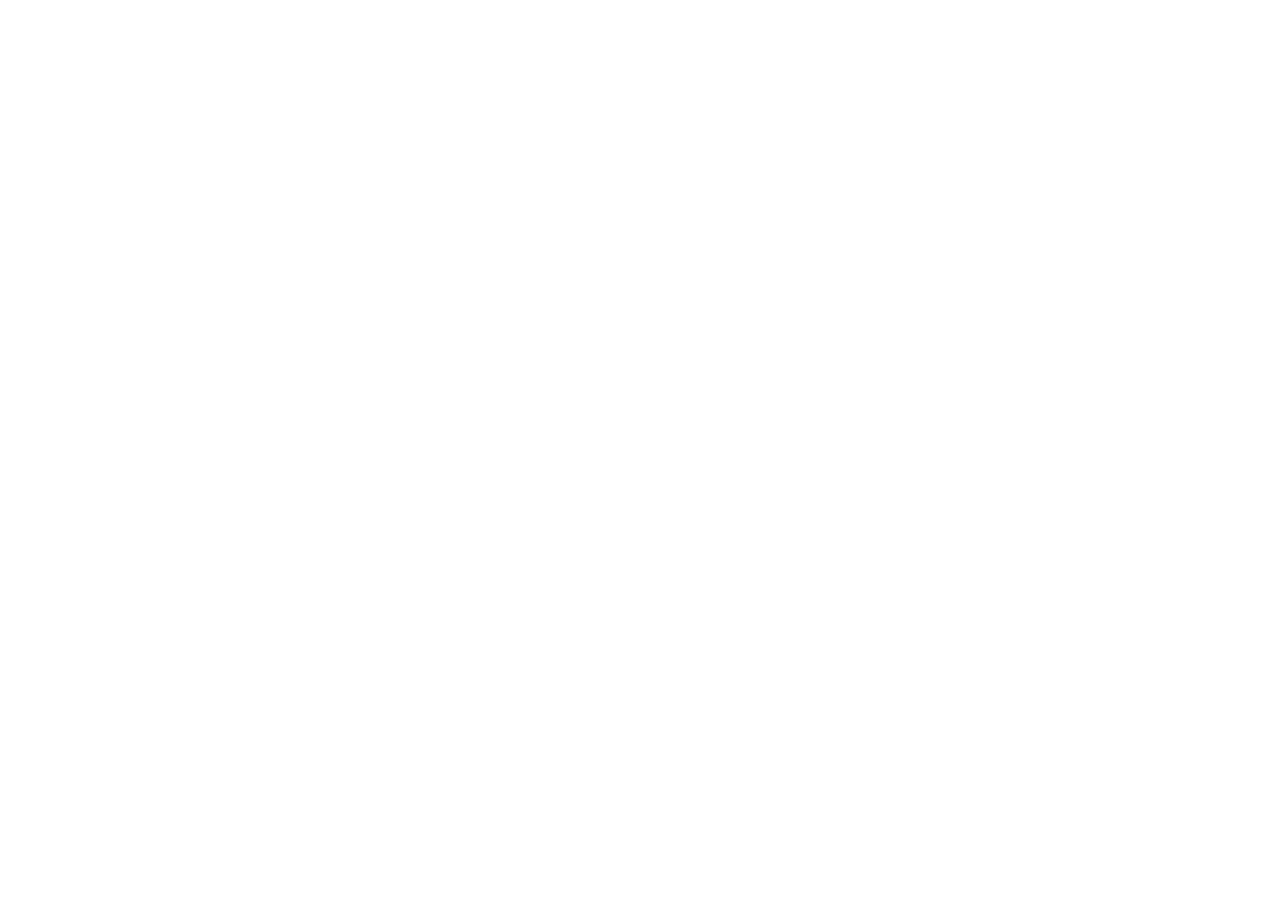
==== index.html @ e3101fd7 "first commit" ====
<!DOCTYPE html>
<html>
    <header>
        <meta name="viewport" content="width=device-width, initial-scale=1.0, userscalable=no">
        <meta charset="utf-8">
        <title>Kanteen</title>
        <link rel="stylesheet" type="text/css" href="css/style.css">
    </header>
    <body>
        
    </body>
</html>
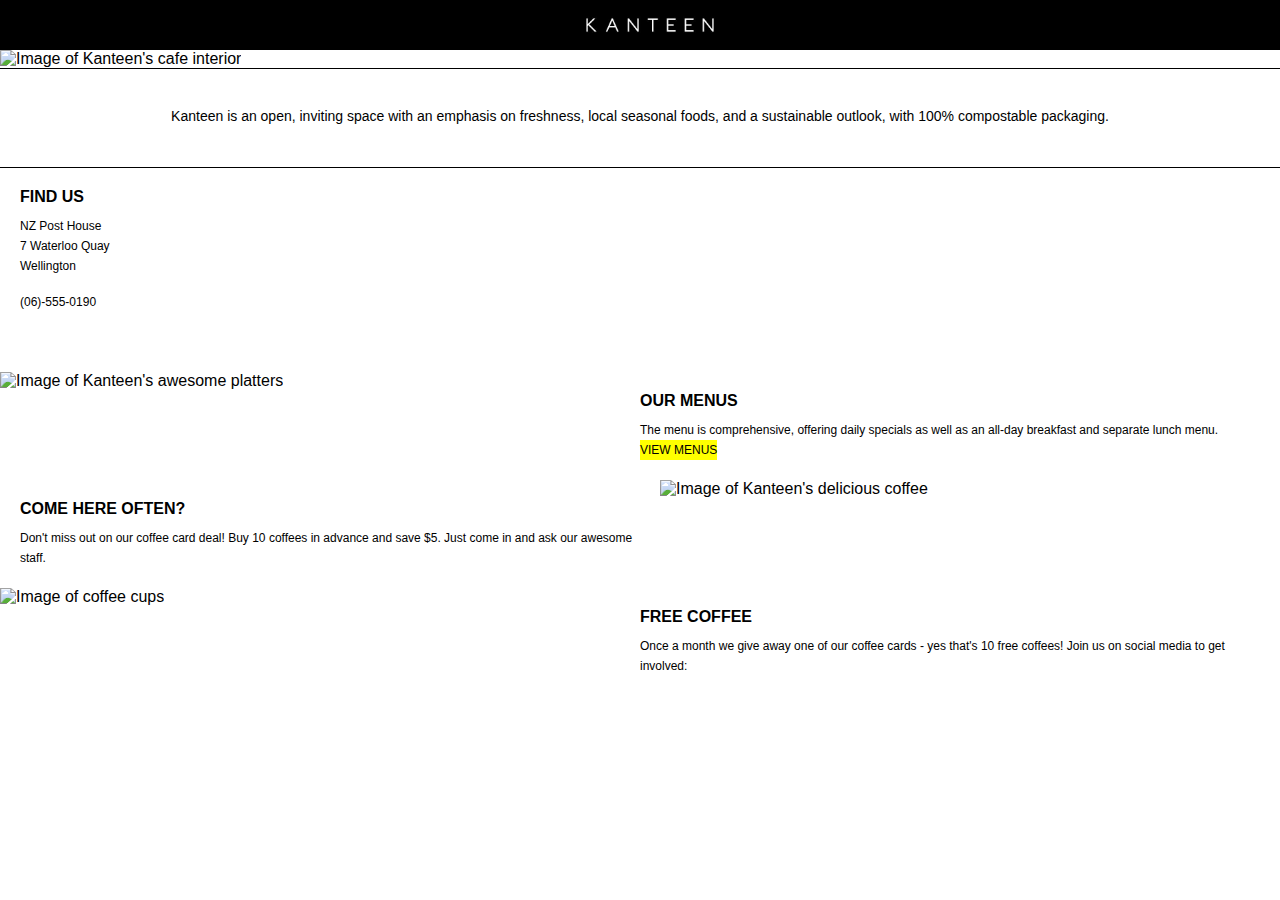
==== commit 24e5476c: "added sass and content" ====
--- a/index.html
+++ b/index.html
@@ -4,9 +4,63 @@
         <meta name="viewport" content="width=device-width, initial-scale=1.0, userscalable=no">
         <meta charset="utf-8">
         <title>Kanteen</title>
+        <link rel="stylesheet" href="https://use.fontawesome.com/releases/v5.0.8/css/solid.css" integrity="sha384-v2Tw72dyUXeU3y4aM2Y0tBJQkGfplr39mxZqlTBDUZAb9BGoC40+rdFCG0m10lXk" crossorigin="anonymous">
+<link rel="stylesheet" href="https://use.fontawesome.com/releases/v5.0.8/css/fontawesome.css" integrity="sha384-q3jl8XQu1OpdLgGFvNRnPdj5VIlCvgsDQTQB6owSOHWlAurxul7f+JpUOVdAiJ5P" crossorigin="anonymous">
         <link rel="stylesheet" type="text/css" href="css/style.css">
     </header>
     <body>
-        
+        <header>
+            <i class="fas fa-bars" id="hamburger"></i>
+            <img src="images/logo_kanteen.jpg" alt="Kanteen's logo">
+        </header>
+        <div class="banner-img">
+            <img src="images/" alt="Image of Kanteen's cafe interior">
+        </div>
+        <div class="intro-text">
+            <p>Kanteen is an open, inviting space with an emphasis on freshness, local seasonal foods, and a sustainable outlook, with 100% compostable packaging.</p>
+        </div>
+        <div class="main-content">
+            <div class="card card1">
+                <div class="card-text">
+                    <h4>FIND US</h4>
+                    <p>NZ Post House</p>
+                    <p>7 Waterloo Quay</p>
+                    <p>Wellington</p>
+                    <div class="phone-wrapper"><p><i class="fas fa-phone"></i> (06)-555-0190</p></div>
+                </div>
+                <div class="card-img">
+                    <iframe src="https://www.google.com/maps/embed?pb=!1m18!1m12!1m3!1d2998.281427384739!2d174.77719551601862!3d-41.28097914800145!2m3!1f0!2f0!3f0!3m2!1i1024!2i768!4f13.1!3m3!1m2!1s0x6d38ae2c99854aef%3A0x4bd323d74f733cb1!2sKanteen!5e0!3m2!1sen!2snz!4v1521507611272" frameborder="0" style="border:0" allowfullscreen></iframe>
+                </div>
+            </div>
+            <div class="card card2">
+                <div class="card-img">
+                    <img src="images/" alt="Image of Kanteen's awesome platters">
+                </div>
+                <div class="card-text">
+                    <h4>OUR MENUS</h4>
+                    <p>The menu is comprehensive, offering daily specials as well as an all-day breakfast and separate lunch menu.</p>
+                    <div class="button"><p>VIEW MENUS</p></div>
+                </div>
+            </div>
+            <div class="card card3">
+                <div class="card-text">
+                    <h4>COME HERE OFTEN?</h4>
+                    <p>Don't miss out on our coffee card deal! Buy 10 coffees in advance and save $5. Just come in and ask our awesome staff.</p>
+                </div>
+                <div class="card-img">
+                    <img src="images/" alt="Image of Kanteen's delicious coffee">
+                </div>
+            </div>
+            <div class="card card4">
+                <div class="card-img">
+                    <img src="images/" alt="Image of coffee cups">
+                </div>
+                <div class="card-text">
+                    <h4>FREE COFFEE</h4>
+                    <p>Once a month we give away one of our coffee cards - yes that's 10 free coffees! Join us on social media to get involved:</p>
+                    <div class="social-media"></div>
+                </div>
+            </div>
+        </div>
     </body>
 </html>--- a/css/style.css
+++ b/css/style.css
@@ -0,0 +1,51 @@
+* {
+  margin: 0;
+  padding: 0;
+  font-family: sans-serif, 'Arial'; }
+
+header {
+  background: #000;
+  display: flex;
+  width: 100%; }
+  header #hamburger {
+    color: #fff;
+    font-size: 36px;
+    margin: 8px 10px 0px 10px; }
+  header img {
+    margin: 0 auto;
+    height: 50px; }
+
+.intro-text {
+  background: #FFF;
+  border-bottom: 1px solid #000;
+  border-top: 1px solid #000;
+  padding: 36px 10px 40px 10px; }
+  .intro-text p {
+    font-size: 14px;
+    line-height: 22px;
+    text-align: center; }
+
+.card {
+  display: flex;
+  width: 100vw; }
+  .card .card-text {
+    margin: 20px;
+    width: 50%; }
+    .card .card-text h4 {
+      margin-bottom: 10px; }
+    .card .card-text p {
+      font-size: 12px;
+      line-height: 20px; }
+    .card .card-text .phone-wrapper {
+      margin-top: 16px; }
+  .card .card-img {
+    width: 50%; }
+
+.card1 iframe {
+  height: 200px; }
+
+.card2 .button {
+  display: inline-block;
+  background: yellow; }
+
+/*# sourceMappingURL=style.css.map */
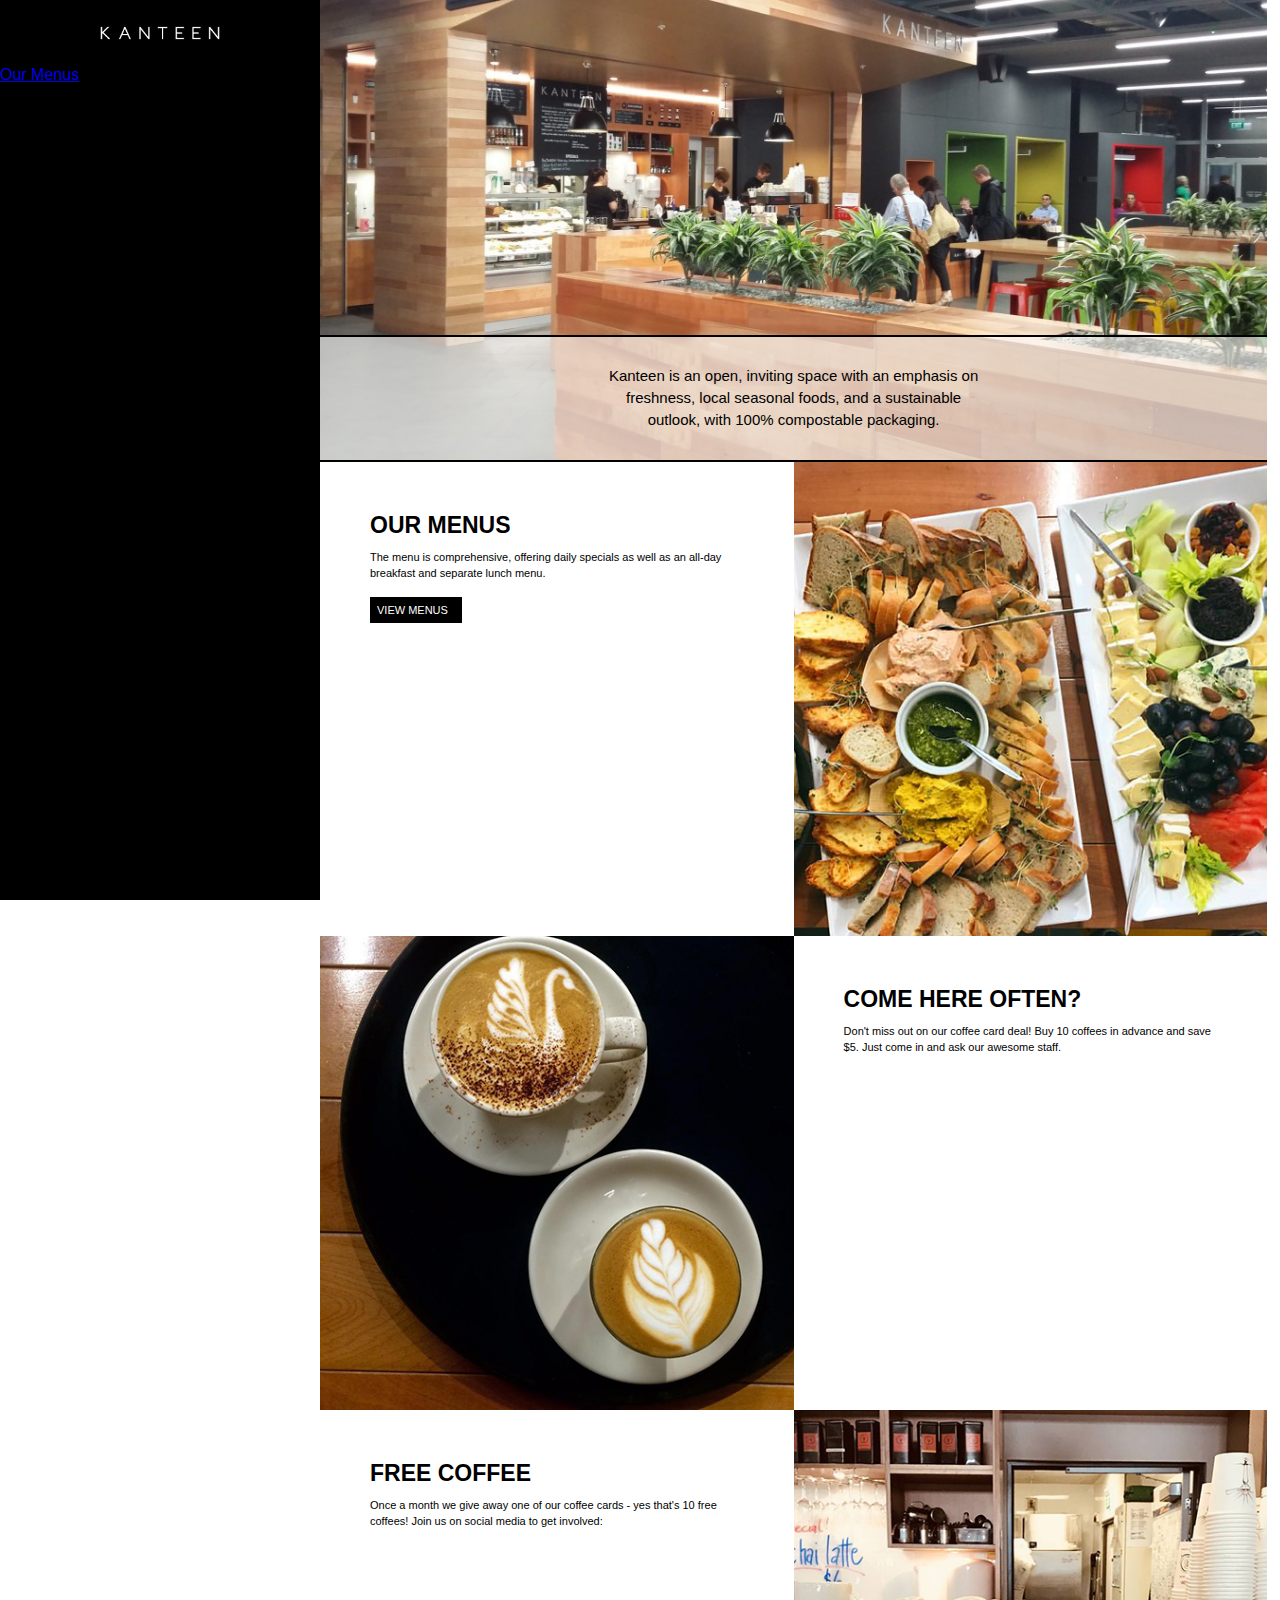
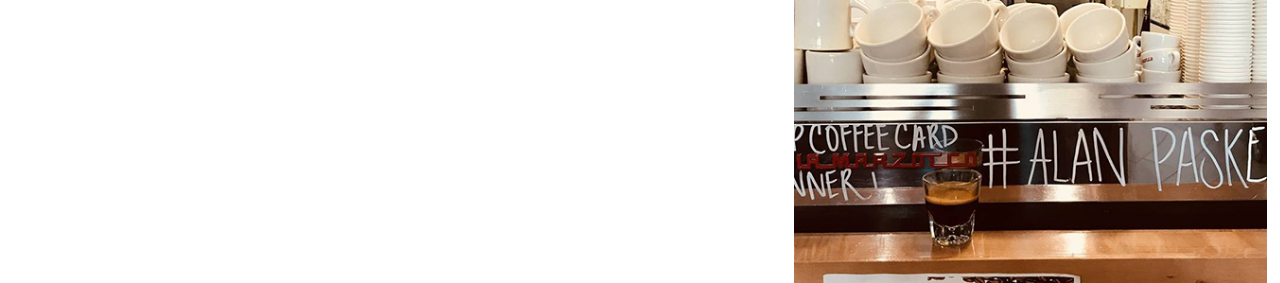
==== commit 8f34f047: "More content and files" ====
--- a/index.html
+++ b/index.html
@@ -1,11 +1,10 @@
 <!DOCTYPE html>
 <html>
     <header>
-        <meta name="viewport" content="width=device-width, initial-scale=1.0, userscalable=no">
+        <meta name="viewport" content="width=device-width, initial-scale=1.0, user-scalable=no">
         <meta charset="utf-8">
         <title>Kanteen</title>
-        <link rel="stylesheet" href="https://use.fontawesome.com/releases/v5.0.8/css/solid.css" integrity="sha384-v2Tw72dyUXeU3y4aM2Y0tBJQkGfplr39mxZqlTBDUZAb9BGoC40+rdFCG0m10lXk" crossorigin="anonymous">
-<link rel="stylesheet" href="https://use.fontawesome.com/releases/v5.0.8/css/fontawesome.css" integrity="sha384-q3jl8XQu1OpdLgGFvNRnPdj5VIlCvgsDQTQB6owSOHWlAurxul7f+JpUOVdAiJ5P" crossorigin="anonymous">
+        <link rel="stylesheet" href="https://use.fontawesome.com/releases/v5.0.8/css/all.css" integrity="sha384-3AB7yXWz4OeoZcPbieVW64vVXEwADiYyAEhwilzWsLw+9FgqpyjjStpPnpBO8o8S" crossorigin="anonymous">
         <link rel="stylesheet" type="text/css" href="css/style.css">
     </header>
     <body>
@@ -13,14 +12,21 @@
             <i class="fas fa-bars" id="hamburger"></i>
             <img src="images/logo_kanteen.jpg" alt="Kanteen's logo">
         </header>
+        <div class="side-nav">
+            <a href="index.html"><img src="images/logo_kanteen.jpg" alt="Kanteen's logo"></a>
+            <nav>
+                <a href="menuBreakfast.html">Our Menus</a>
+            </nav>
+        </div>
+        <div class="main-content">
         <div class="banner-img">
-            <img src="images/" alt="Image of Kanteen's cafe interior">
+            <img src="images/room1.jpg" alt="Image of Kanteen's cafe interior" id="imageMobile"><img src="images/room1Desktop.jpg" alt="Image of Kanteen's cafe interior" id="imageDesktop">
         </div>
         <div class="intro-text">
             <p>Kanteen is an open, inviting space with an emphasis on freshness, local seasonal foods, and a sustainable outlook, with 100% compostable packaging.</p>
         </div>
-        <div class="main-content">
             <div class="card card1">
+                <iframe src="https://www.google.com/maps/embed?pb=!1m18!1m12!1m3!1d2998.281427384739!2d174.77719551601862!3d-41.28097914800145!2m3!1f0!2f0!3f0!3m2!1i1024!2i768!4f13.1!3m3!1m2!1s0x6d38ae2c99854aef%3A0x4bd323d74f733cb1!2sKanteen!5e0!3m2!1sen!2snz!4v1521507611272" frameborder="0" style="border:0" allowfullscreen></iframe>
                 <div class="card-text">
                     <h4>FIND US</h4>
                     <p>NZ Post House</p>
@@ -28,37 +34,28 @@
                     <p>Wellington</p>
                     <div class="phone-wrapper"><p><i class="fas fa-phone"></i> (06)-555-0190</p></div>
                 </div>
-                <div class="card-img">
-                    <iframe src="https://www.google.com/maps/embed?pb=!1m18!1m12!1m3!1d2998.281427384739!2d174.77719551601862!3d-41.28097914800145!2m3!1f0!2f0!3f0!3m2!1i1024!2i768!4f13.1!3m3!1m2!1s0x6d38ae2c99854aef%3A0x4bd323d74f733cb1!2sKanteen!5e0!3m2!1sen!2snz!4v1521507611272" frameborder="0" style="border:0" allowfullscreen></iframe>
-                </div>
             </div>
             <div class="card card2">
-                <div class="card-img">
-                    <img src="images/" alt="Image of Kanteen's awesome platters">
-                </div>
+                <img src="images/plattersB.jpg" alt="Image of Kanteen's awesome platters">
                 <div class="card-text">
                     <h4>OUR MENUS</h4>
                     <p>The menu is comprehensive, offering daily specials as well as an all-day breakfast and separate lunch menu.</p>
-                    <div class="button"><p>VIEW MENUS</p></div>
+                    <div class="button"><p>VIEW MENUS</p><i class="fas fa-caret-right"></i></div>
                 </div>
             </div>
             <div class="card card3">
+                <img src="images/coffeesB.jpg" alt="Image of Kanteen's delicious coffee">
                 <div class="card-text">
                     <h4>COME HERE OFTEN?</h4>
                     <p>Don't miss out on our coffee card deal! Buy 10 coffees in advance and save $5. Just come in and ask our awesome staff.</p>
                 </div>
-                <div class="card-img">
-                    <img src="images/" alt="Image of Kanteen's delicious coffee">
-                </div>
             </div>
             <div class="card card4">
-                <div class="card-img">
-                    <img src="images/" alt="Image of coffee cups">
-                </div>
+                    <img src="images/coffeeCupsB.jpg" alt="Image of coffee cups">
                 <div class="card-text">
                     <h4>FREE COFFEE</h4>
                     <p>Once a month we give away one of our coffee cards - yes that's 10 free coffees! Join us on social media to get involved:</p>
-                    <div class="social-media"></div>
+                    <div class="social-media"><i class="fab fa-instagram"></i><i class="fab fa-facebook"></i></div>
                 </div>
             </div>
         </div>
--- a/css/style.css
+++ b/css/style.css
@@ -3,9 +3,13 @@
   padding: 0;
   font-family: sans-serif, 'Arial'; }
 
+.side-nav {
+  display: none; }
+
 header {
   background: #000;
   display: flex;
+  position: fixed;
   width: 100%; }
   header #hamburger {
     color: #fff;
@@ -17,35 +21,180 @@
 
 .intro-text {
   background: #FFF;
-  border-bottom: 1px solid #000;
-  border-top: 1px solid #000;
+  border-bottom: 2px solid #000;
+  border-top: 2px solid #000;
   padding: 36px 10px 40px 10px; }
   .intro-text p {
     font-size: 14px;
     line-height: 22px;
     text-align: center; }
 
+.banner-img #imageMobile {
+  display: block;
+  width: 100%; }
+.banner-img #imageDesktop {
+  display: none; }
+
 .card {
   display: flex;
   width: 100vw; }
+  .card img {
+    width: 50%;
+    align-self: flex-start; }
   .card .card-text {
-    margin: 20px;
-    width: 50%; }
+    padding: 20px;
+    width: 50vw;
+    min-height: 50vw;
+    box-sizing: border-box; }
     .card .card-text h4 {
       margin-bottom: 10px; }
     .card .card-text p {
-      font-size: 12px;
-      line-height: 20px; }
+      font-size: 11px;
+      line-height: 16px; }
     .card .card-text .phone-wrapper {
       margin-top: 16px; }
-  .card .card-img {
-    width: 50%; }
+    .card .card-text .social-media {
+      display: flex;
+      justify-content: space-around;
+      font-size: 30px;
+      margin-top: 16px; }
 
 .card1 iframe {
-  height: 200px; }
+  width: 50%;
+  order: 2; }
+.card1 .fa-phone {
+  transform: rotate(90deg);
+  -webkit-transform: rotate(90deg);
+  -ms-transform: rotate(90deg);
+  -moz-transform: rotate(90deg); }
 
 .card2 .button {
-  display: inline-block;
-  background: yellow; }
+  color: #FFF;
+  background: #000;
+  display: inline-flex;
+  align-items: center;
+  margin-top: 16px;
+  padding: 5px 7px; }
+.card2 .fa-caret-right {
+  font-size: 20px;
+  margin-left: 7px; }
+
+.card3 img {
+  order: 2; }
+
+@media only screen and (max-width: 370px) {
+  .card {
+    display: block; }
+    .card iframe {
+      height: 100vw;
+      width: 100vw; }
+    .card img {
+      width: 100vw; }
+    .card .card-text {
+      width: 100vw; }
+      .card .card-text p {
+        font-size: 12px; } }
+@media only screen and (min-width: 500px) {
+  .card .card-text {
+    padding: 5%; }
+    .card .card-text h4 {
+      font-size: 3vw;
+      margin-bottom: 5%; }
+    .card .card-text p {
+      font-size: 2vw;
+      line-height: 3vw; }
+    .card .card-text .social-media {
+      margin-top: 10%;
+      font-size: 6vw; }
+
+  .intro-text {
+    padding: 7% 10%; }
+    .intro-text p {
+      font-size: 3vw;
+      line-height: 4vw; } }
+@media only screen and (min-width: 768px) {
+  .card .card-text {
+    padding: 5%; }
+    .card .card-text h4 {
+      font-size: 23px;
+      margin-bottom: 15px; }
+    .card .card-text p {
+      font-size: 2vw;
+      line-height: 3.5vw; }
+    .card .card-text .social-media {
+      margin-top: 10%;
+      font-size: 6vw; }
+
+  .intro-text {
+    padding: 7% 10%; }
+    .intro-text p {
+      font-size: 22px;
+      line-height: 4vw; } }
+@media only screen and (min-width: 1280px) {
+  .side-nav {
+    background: #000;
+    display: block;
+    position: fixed;
+    top: 0;
+    left: 0;
+    height: 100vh;
+    width: 25vw; }
+    .side-nav img {
+      display: block;
+      margin: 10px auto;
+      width: 50%;
+      text-align: center; }
+
+  header {
+    display: none; }
+
+  .main-content {
+    position: absolute;
+    left: 25vw;
+    width: 74vw; }
+    .main-content .banner-img #imageMobile {
+      display: none; }
+    .main-content .banner-img #imageDesktop {
+      display: block;
+      width: 100%; }
+    .main-content .intro-text {
+      background: rgba(255, 255, 255, 0.6);
+      position: absolute;
+      top: 335px;
+      padding: 3% 30%; }
+      .main-content .intro-text p {
+        font-size: 15px;
+        line-height: 22px; }
+    .main-content .card {
+      display: flex;
+      width: 100%; }
+      .main-content .card img {
+        flex: 1; }
+      .main-content .card .card-text {
+        flex: 1;
+        min-height: auto;
+        padding: 50px;
+        box-sizing: border-box; }
+        .main-content .card .card-text h4 {
+          margin-bottom: 10px; }
+        .main-content .card .card-text p {
+          font-size: 11px;
+          line-height: 16px; }
+        .main-content .card .card-text .phone-wrapper {
+          margin-top: 16px; }
+        .main-content .card .card-text .social-media {
+          display: flex;
+          justify-content: space-around;
+          font-size: 30px;
+          margin-top: 16px; }
+    .main-content .card1 {
+      display: none; }
+    .main-content .card2 img {
+      order: 2; }
+    .main-content .card3 .card-text {
+      order: 2; }
+    .main-content .card4 img {
+      order: 2; } }
+/*END*/
 
 /*# sourceMappingURL=style.css.map */
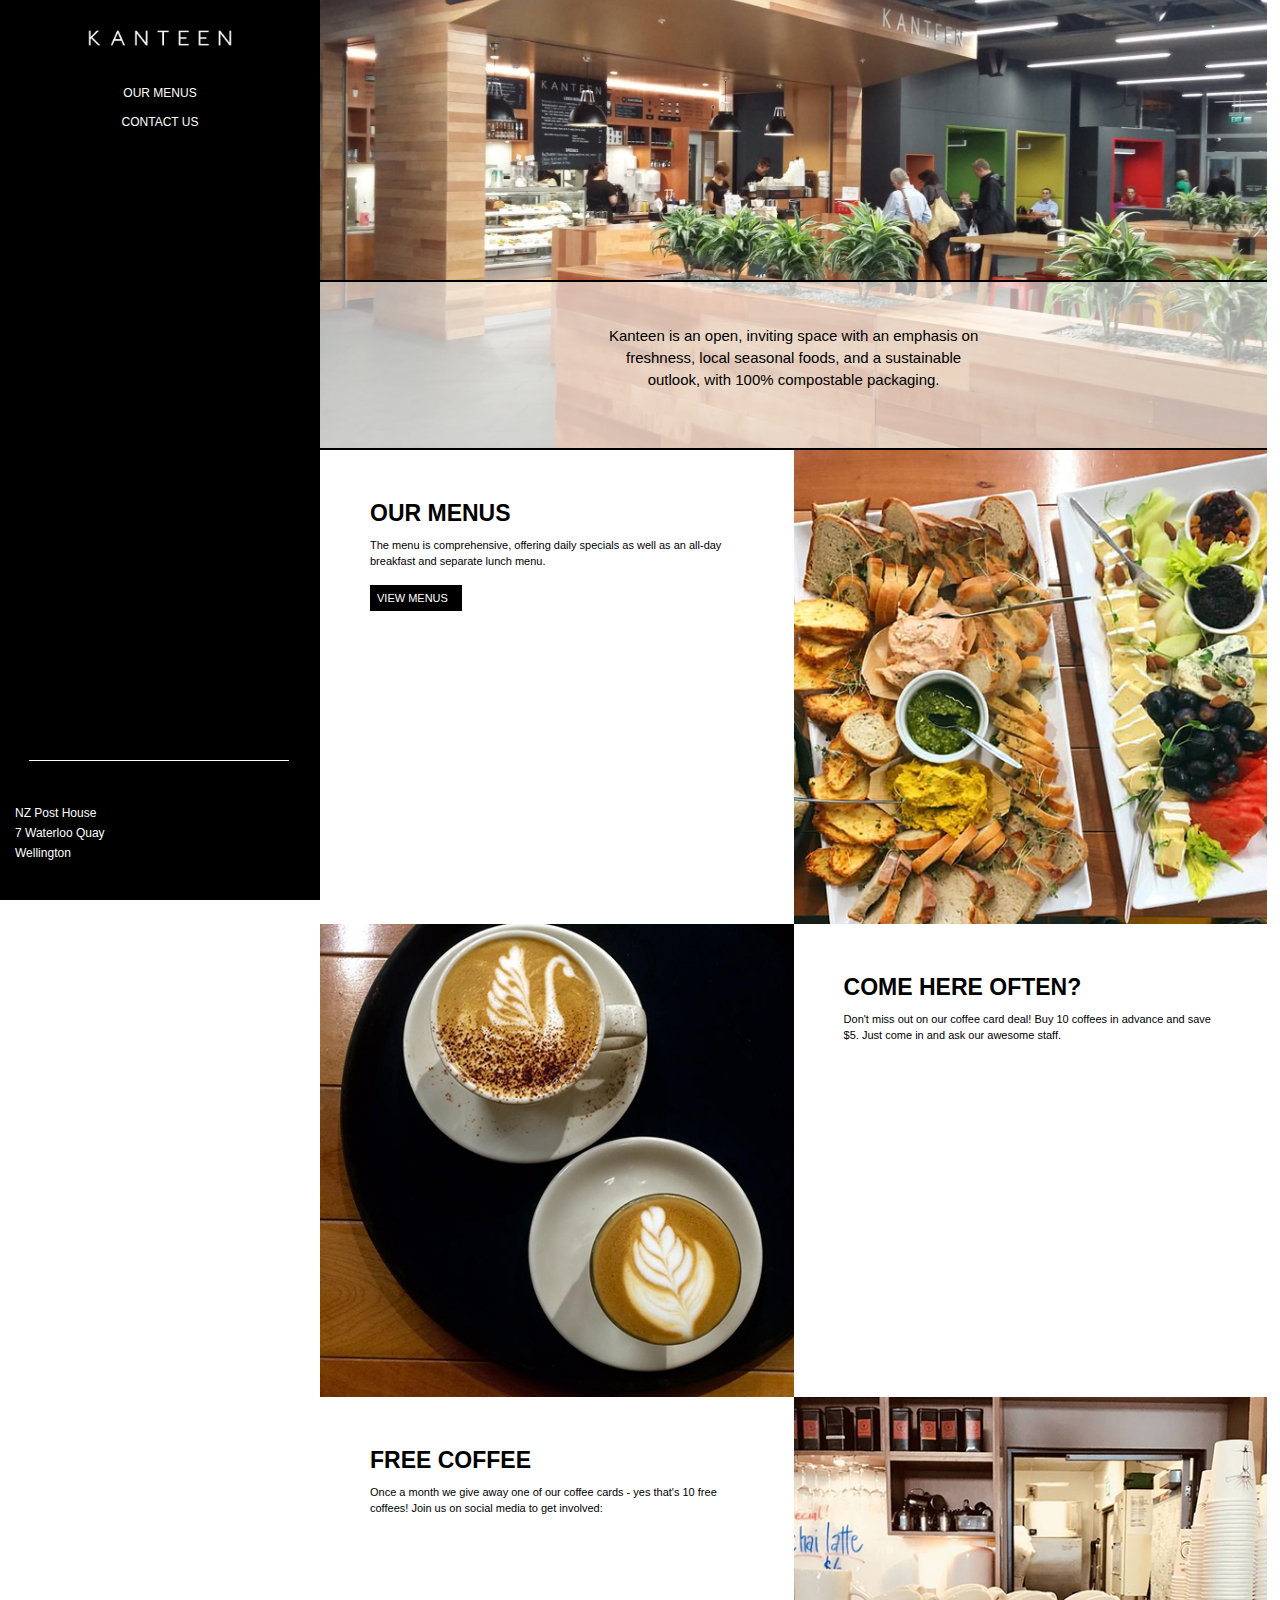
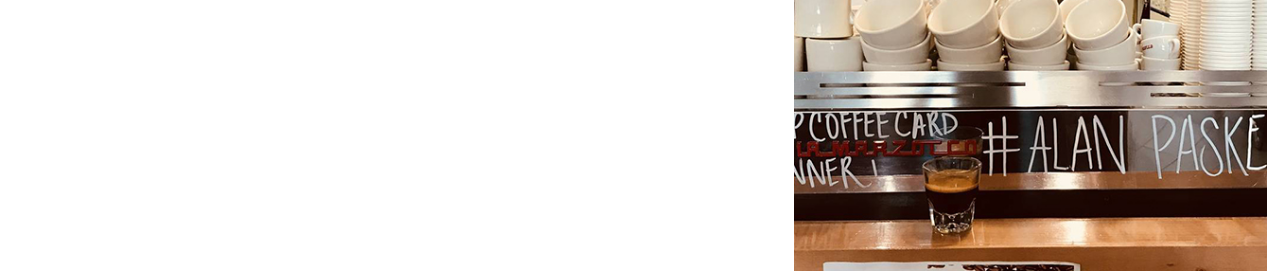
==== commit 7bc03487: "Menu page and js" ====
--- a/index.html
+++ b/index.html
@@ -9,14 +9,33 @@
     </header>
     <body>
         <header>
-            <i class="fas fa-bars" id="hamburger"></i>
+            <i class="fas fa-bars" id="hamburgerHeader"></i>
             <img src="images/logo_kanteen.jpg" alt="Kanteen's logo">
         </header>
         <div class="side-nav">
             <a href="index.html"><img src="images/logo_kanteen.jpg" alt="Kanteen's logo"></a>
+            <div class="nav-header">
+                <i class="fas fa-bars" id="hamburgerNav"></i>
+                <a href="index.html"><img src="images/logo_kanteen.jpg" alt="Kanteen's logo"></a>
+            </div>
             <nav>
                 <a href="menuBreakfast.html">Our Menus</a>
+                <a href="contact.html">Contact Us</a>
             </nav>
+            <div class="nav-contact">
+                <div class="nav-social-media"><i class="fab fa-instagram"></i><i class="fab fa-facebook"></i><i class="fas fa-envelope"></i></div>
+                <div class="line"></div>
+                <div class="nav-address">
+                    <div class="nav-p-wrapper">
+                        <p>NZ Post House</p>
+                        <p>7 Waterloo Quay</p>
+                        <p>Wellington</p>
+                    </div>
+                    <div class="nav-if-wrapper">
+                        <iframe src="https://www.google.com/maps/embed?pb=!1m18!1m12!1m3!1d2998.281427384739!2d174.77719551601862!3d-41.28097914800145!2m3!1f0!2f0!3f0!3m2!1i1024!2i768!4f13.1!3m3!1m2!1s0x6d38ae2c99854aef%3A0x4bd323d74f733cb1!2sKanteen!5e0!3m2!1sen!2snz!4v1521507611272" frameborder="0" style="border:0" allowfullscreen></iframe>
+                    </div>
+                </div>
+            </div>
         </div>
         <div class="main-content">
         <div class="banner-img">
@@ -59,5 +78,17 @@
                 </div>
             </div>
         </div>
+        <script src="https://ajax.googleapis.com/ajax/libs/jquery/3.3.1/jquery.min.js"></script>
+        <script src="js/script.js"></script>
     </body>
-</html>+</html>
+
+
+
+
+
+
+
+
+
+<!--END-->--- a/css/style.css
+++ b/css/style.css
@@ -4,17 +4,87 @@
   font-family: sans-serif, 'Arial'; }
 
 .side-nav {
-  display: none; }
+  background: #000;
+  color: #FFF;
+  display: none;
+  position: fixed;
+  top: 0;
+  left: 0;
+  overflow: hidden;
+  height: 100vh;
+  width: 0;
+  z-index: 10000; }
+  .side-nav img {
+    display: none; }
+  .side-nav .nav-header {
+    display: block;
+    width: 80vw; }
+    .side-nav .nav-header #hamburgerNav {
+      float: left;
+      position: fixed;
+      color: #fff;
+      font-size: 36px;
+      margin: 8px 10px 0 10px; }
+    .side-nav .nav-header img {
+      display: block;
+      height: 50px;
+      margin: auto; }
+  .side-nav nav {
+    margin: 20px auto;
+    font-size: 12px;
+    width: 80%;
+    text-align: center; }
+    .side-nav nav a {
+      color: #FFF;
+      display: block;
+      margin: 6% 0;
+      text-decoration: none;
+      text-transform: uppercase; }
+  .side-nav .nav-contact {
+    margin: 0 auto;
+    position: absolute;
+    left: 15px;
+    bottom: 15px;
+    width: 90%; }
+    .side-nav .nav-contact .nav-social-media {
+      display: flex;
+      justify-content: space-around;
+      align-items: baseline;
+      font-size: 28px;
+      margin: 20px auto;
+      width: 60%; }
+    .side-nav .nav-contact .line {
+      width: 90%;
+      border-bottom: 0.75px solid #FFF;
+      margin: auto; }
+    .side-nav .nav-contact .nav-address {
+      display: flex;
+      align-items: center;
+      justify-content: space-between;
+      margin-top: 20px; }
+      .side-nav .nav-contact .nav-address .nav-p-wrapper p {
+        font-size: 12px;
+        line-height: 20px; }
+      .side-nav .nav-contact .nav-address .nav-if-wrapper {
+        width: 50%; }
+        .side-nav .nav-contact .nav-address .nav-if-wrapper iframe {
+          max-width: 100%;
+          height: 140px; }
+
+.side-nav-width {
+  width: 80vw;
+  display: block; }
 
 header {
   background: #000;
   display: flex;
   position: fixed;
   width: 100%; }
-  header #hamburger {
+  header #hamburgerHeader {
     color: #fff;
     font-size: 36px;
-    margin: 8px 10px 0px 10px; }
+    margin: 8px 10px 0 10px;
+    position: fixed; }
   header img {
     margin: 0 auto;
     height: 50px; }
@@ -81,6 +151,47 @@
 
 .card3 img {
   order: 2; }
+
+.margin-buffer {
+  height: 50px; }
+
+.menu-tabs {
+  display: flex; }
+  .menu-tabs .tab {
+    background: #B3B3B3;
+    color: #9E9E9E;
+    display: inline-block;
+    text-align: center;
+    padding: 20px 0;
+    width: 35%; }
+    .menu-tabs .tab a {
+      color: #9E9E9E;
+      text-decoration: none; }
+  .menu-tabs .active-tab {
+    background: #FFF; }
+    .menu-tabs .active-tab a {
+      color: #000; }
+
+.top-note {
+  font-size: 12px;
+  margin: 40px auto;
+  text-align: center; }
+
+.menu-section {
+  margin: 0 auto 50px auto;
+  font-size: 14px;
+  width: 80%; }
+  .menu-section h4 {
+    text-align: center;
+    margin-bottom: 10px; }
+  .menu-section .column-wrapper {
+    display: flex;
+    justify-content: space-between;
+    align-items: flex-end; }
+    .menu-section .column-wrapper .column {
+      max-width: 70%; }
+      .menu-section .column-wrapper .column p {
+        line-height: 26px; }
 
 @media only screen and (max-width: 370px) {
   .card {
@@ -112,7 +223,13 @@
     .intro-text p {
       font-size: 3vw;
       line-height: 4vw; } }
-@media only screen and (min-width: 768px) {
+@media only screen and (min-width: 600px) {
+  .side-nav .nav-header {
+    width: 50vw; }
+
+  .side-nav-width {
+    width: 50vw; }
+
   .card .card-text {
     padding: 5%; }
     .card .card-text h4 {
@@ -130,20 +247,22 @@
     .intro-text p {
       font-size: 22px;
       line-height: 4vw; } }
-@media only screen and (min-width: 1280px) {
+@media only screen and (min-width: 850px) {
   .side-nav {
-    background: #000;
     display: block;
-    position: fixed;
-    top: 0;
-    left: 0;
-    height: 100vh;
     width: 25vw; }
     .side-nav img {
       display: block;
       margin: 10px auto;
-      width: 50%;
+      width: 60%;
       text-align: center; }
+    .side-nav .nav-header {
+      display: none; }
+    .side-nav .nav-address .nav-if-wrapper {
+      width: 50%; }
+      .side-nav .nav-address .nav-if-wrapper iframe {
+        max-width: 100%;
+        height: 100px !important; }
 
   header {
     display: none; }
@@ -156,12 +275,16 @@
       display: none; }
     .main-content .banner-img #imageDesktop {
       display: block;
-      width: 100%; }
+      width: 100%;
+      height: 450px;
+      object-fit: cover; }
     .main-content .intro-text {
       background: rgba(255, 255, 255, 0.6);
+      box-sizing: border-box;
       position: absolute;
-      top: 335px;
-      padding: 3% 30%; }
+      top: 280px;
+      padding: 4.5% 30%;
+      height: 170px; }
       .main-content .intro-text p {
         font-size: 15px;
         line-height: 22px; }
@@ -169,7 +292,8 @@
       display: flex;
       width: 100%; }
       .main-content .card img {
-        flex: 1; }
+        flex: 1;
+        min-width: 50%; }
       .main-content .card .card-text {
         flex: 1;
         min-height: auto;
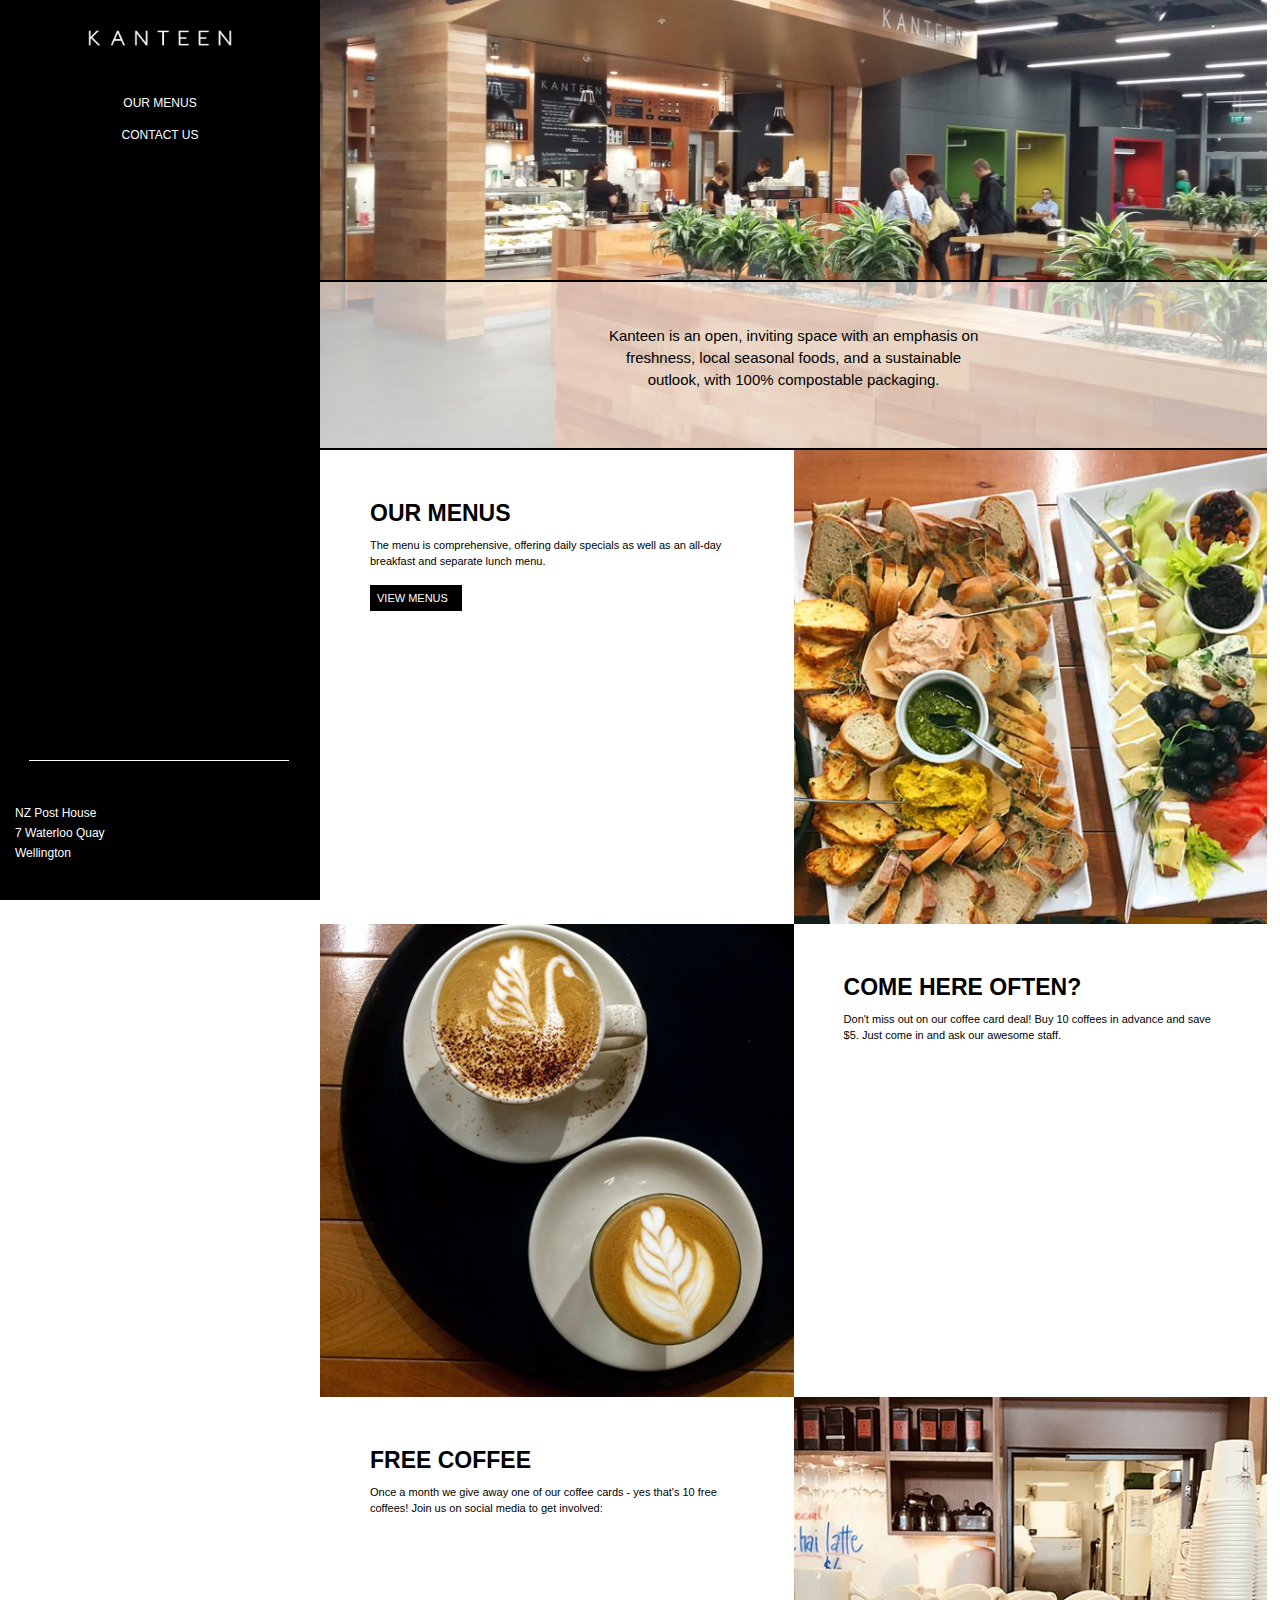
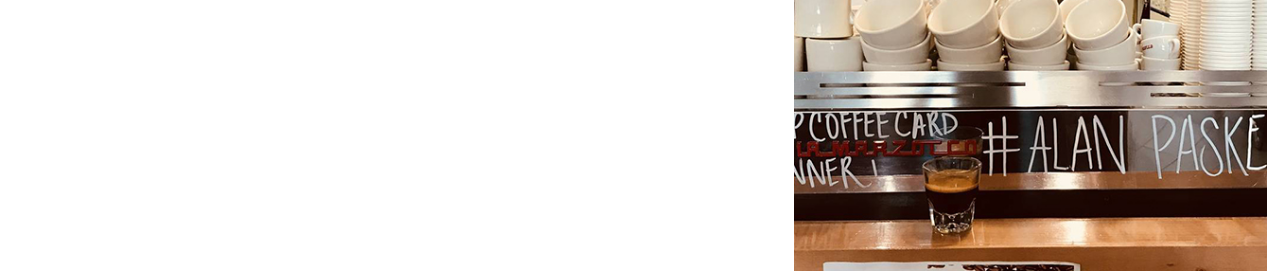
==== commit f32bdc5f: "first final git push before live" ====
--- a/index.html
+++ b/index.html
@@ -1,25 +1,27 @@
 <!DOCTYPE html>
 <html>
-    <header>
+    <head>
         <meta name="viewport" content="width=device-width, initial-scale=1.0, user-scalable=no">
         <meta charset="utf-8">
         <title>Kanteen</title>
         <link rel="stylesheet" href="https://use.fontawesome.com/releases/v5.0.8/css/all.css" integrity="sha384-3AB7yXWz4OeoZcPbieVW64vVXEwADiYyAEhwilzWsLw+9FgqpyjjStpPnpBO8o8S" crossorigin="anonymous">
         <link rel="stylesheet" type="text/css" href="css/style.css">
-    </header>
+    </head>
     <body>
         <header>
             <i class="fas fa-bars" id="hamburgerHeader"></i>
             <img src="images/logo_kanteen.jpg" alt="Kanteen's logo">
         </header>
+        
         <div class="side-nav">
             <a href="index.html"><img src="images/logo_kanteen.jpg" alt="Kanteen's logo"></a>
-            <div class="nav-header">
-                <i class="fas fa-bars" id="hamburgerNav"></i>
-                <a href="index.html"><img src="images/logo_kanteen.jpg" alt="Kanteen's logo"></a>
-            </div>
+<!--            <div class="nav-header">-->
+<!--                <i class="fas fa-bars" id="hamburgerNav"></i>-->
+<!--                <a href="index.html"><img src="images/logo_kanteen.jpg" alt="Kanteen's logo"></a>-->
+<!--            </div>-->
             <nav>
-                <a href="menuBreakfast.html">Our Menus</a>
+                <a href="index.html" class="nav-home">HOME PAGE</a>
+                <a href="menuDrinks.html">Our Menus</a>
                 <a href="contact.html">Contact Us</a>
             </nav>
             <div class="nav-contact">
@@ -37,6 +39,7 @@
                 </div>
             </div>
         </div>
+        
         <div class="main-content">
         <div class="banner-img">
             <img src="images/room1.jpg" alt="Image of Kanteen's cafe interior" id="imageMobile"><img src="images/room1Desktop.jpg" alt="Image of Kanteen's cafe interior" id="imageDesktop">
--- a/css/style.css
+++ b/css/style.css
@@ -6,38 +6,34 @@
 .side-nav {
   background: #000;
   color: #FFF;
-  display: none;
   position: fixed;
   top: 0;
   left: 0;
   overflow: hidden;
   height: 100vh;
   width: 0;
-  z-index: 10000; }
+  z-index: 10000;
+  transition: width 0.2s;
+  -webkit-transition: width 0.2s;
+  -mos-transition: width 0.2s;
+  -ms-transition: width 0.2s;
+  -o-transition: width 0.2s;
+  transition-timing-function: ease-out;
+  -webkit-transition-timing-function: ease-out;
+  -mos-transition-timing-function: ease-out;
+  -ms-transition-timing-function: ease-out;
+  -o-transition-timing-function: ease-out; }
   .side-nav img {
     display: none; }
-  .side-nav .nav-header {
-    display: block;
-    width: 80vw; }
-    .side-nav .nav-header #hamburgerNav {
-      float: left;
-      position: fixed;
-      color: #fff;
-      font-size: 36px;
-      margin: 8px 10px 0 10px; }
-    .side-nav .nav-header img {
-      display: block;
-      height: 50px;
-      margin: auto; }
   .side-nav nav {
-    margin: 20px auto;
+    margin: 100px auto;
     font-size: 12px;
     width: 80%;
     text-align: center; }
     .side-nav nav a {
       color: #FFF;
       display: block;
-      margin: 6% 0;
+      margin: 10% 0;
       text-decoration: none;
       text-transform: uppercase; }
   .side-nav .nav-contact {
@@ -72,14 +68,14 @@
           height: 140px; }
 
 .side-nav-width {
-  width: 80vw;
-  display: block; }
+  width: 80vw; }
 
 header {
   background: #000;
   display: flex;
   position: fixed;
-  width: 100%; }
+  width: 100%;
+  z-index: 1000000; }
   header #hamburgerHeader {
     color: #fff;
     font-size: 36px;
@@ -132,7 +128,8 @@
 .card1 iframe {
   width: 50%;
   order: 2; }
-.card1 .fa-phone {
+
+.fa-phone {
   transform: rotate(90deg);
   -webkit-transform: rotate(90deg);
   -ms-transform: rotate(90deg);
@@ -173,12 +170,31 @@
       color: #000; }
 
 .top-note {
+  color: #4D4D4D;
   font-size: 12px;
   margin: 40px auto;
   text-align: center; }
 
+.diet-key {
+  margin-top: -15px;
+  font-size: 10px;
+  word-spacing: 10px; }
+
+.diet-option {
+  color: #fa0c00;
+  border: 1px solid #fa0c00;
+  border-radius: 10px;
+  font-size: 9px;
+  font-weight: 600;
+  margin-right: 4px;
+  padding: 3px;
+  text-align: center; }
+
+.veg {
+  padding: 3px 5px; }
+
 .menu-section {
-  margin: 0 auto 50px auto;
+  margin: 0 auto 40px auto;
   font-size: 14px;
   width: 80%; }
   .menu-section h4 {
@@ -187,11 +203,52 @@
   .menu-section .column-wrapper {
     display: flex;
     justify-content: space-between;
-    align-items: flex-end; }
+    align-items: flex-end;
+    margin-bottom: 20px; }
     .menu-section .column-wrapper .column {
       max-width: 70%; }
       .menu-section .column-wrapper .column p {
         line-height: 26px; }
+
+.contact-content {
+  margin: 0 auto 20px auto;
+  width: 80%; }
+  .contact-content .contact-title {
+    font-size: 18px;
+    margin: 40px 0 20px 0; }
+  .contact-content .section-heading {
+    font-size: 14px;
+    margin-bottom: 12px; }
+  .contact-content .contact-section {
+    margin-bottom: 30px; }
+    .contact-content .contact-section p {
+      font-size: 12px;
+      margin-bottom: 10px; }
+    .contact-content .contact-section .fab {
+      font-size: 22px;
+      margin: 0 7px; }
+  .contact-content .image-wrapper {
+    display: flex;
+    justify-content: space-between;
+    margin-bottom: 20px; }
+    .contact-content .image-wrapper img {
+      align-self: flex-start;
+      width: 45%; }
+    .contact-content .image-wrapper img.extra {
+      display: none; }
+  .contact-content .address-wrapper {
+    display: flex;
+    padding-top: 20px;
+    border-top: 1px solid #000; }
+    .contact-content .address-wrapper .p-wrapper {
+      width: 50%; }
+      .contact-content .address-wrapper .p-wrapper p {
+        font-size: 12px;
+        margin-bottom: 7px; }
+    .contact-content .address-wrapper .if-wrapper {
+      width: 50%; }
+      .contact-content .address-wrapper .if-wrapper iframe {
+        width: 100%; }
 
 @media only screen and (max-width: 370px) {
   .card {
@@ -206,6 +263,9 @@
       .card .card-text p {
         font-size: 12px; } }
 @media only screen and (min-width: 500px) {
+  .side-nav nav a {
+    margin: 7%; }
+
   .card .card-text {
     padding: 5%; }
     .card .card-text h4 {
@@ -224,9 +284,6 @@
       font-size: 3vw;
       line-height: 4vw; } }
 @media only screen and (min-width: 600px) {
-  .side-nav .nav-header {
-    width: 50vw; }
-
   .side-nav-width {
     width: 50vw; }
 
@@ -256,8 +313,10 @@
       margin: 10px auto;
       width: 60%;
       text-align: center; }
-    .side-nav .nav-header {
-      display: none; }
+    .side-nav nav {
+      margin: 30px auto; }
+      .side-nav nav .nav-home {
+        display: none; }
     .side-nav .nav-address .nav-if-wrapper {
       width: 50%; }
       .side-nav .nav-address .nav-if-wrapper iframe {
@@ -318,7 +377,13 @@
     .main-content .card3 .card-text {
       order: 2; }
     .main-content .card4 img {
-      order: 2; } }
+      order: 2; }
+    .main-content .margin-buffer {
+      display: none; }
+    .main-content .contact-content .image-wrapper img {
+      width: 30%; }
+    .main-content .contact-content .image-wrapper img.extra {
+      display: block; } }
 /*END*/
 
 /*# sourceMappingURL=style.css.map */
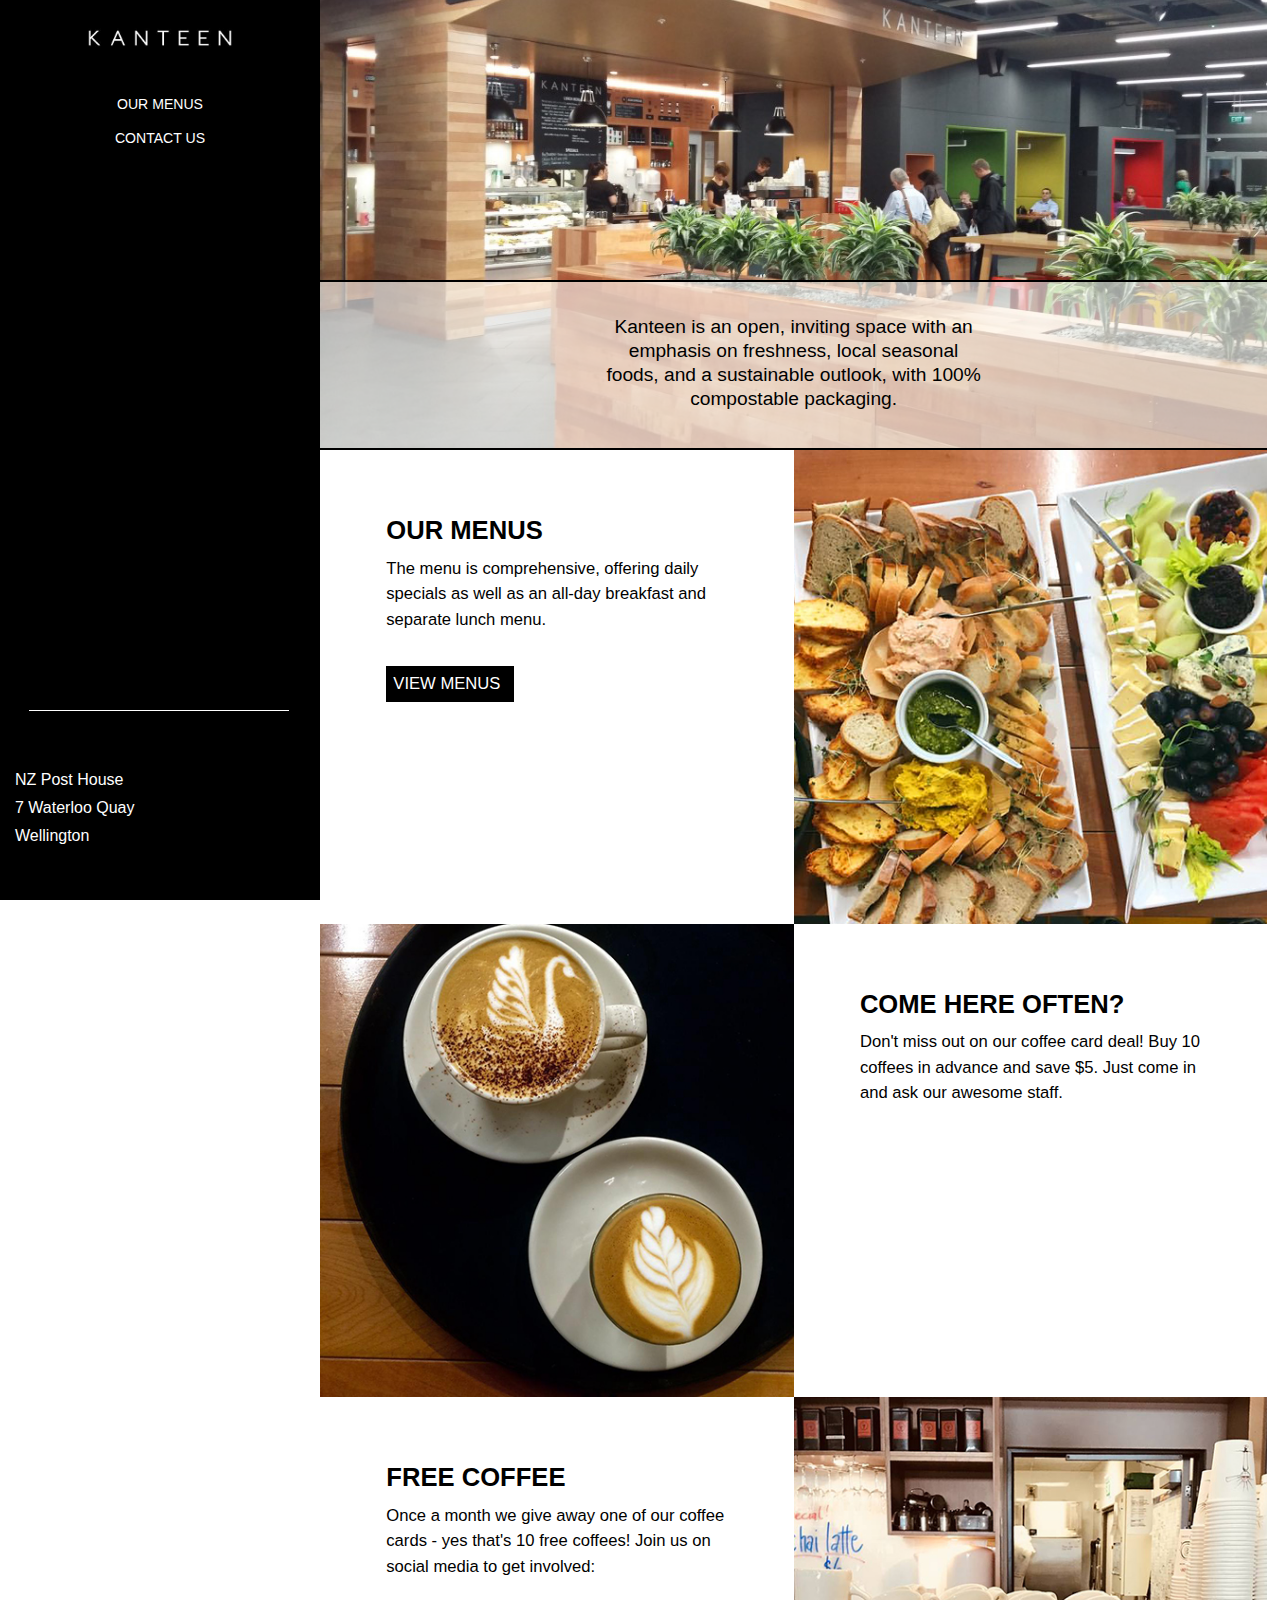
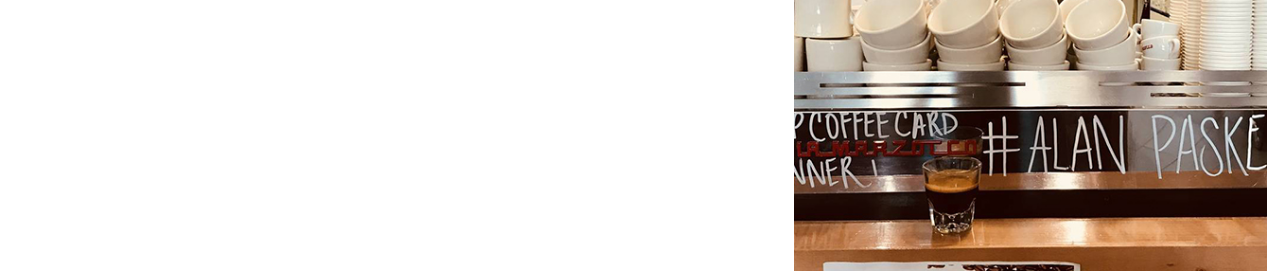
==== commit e3fd330f: "fixed errors, cried a lil bit, 2nd live commit" ====
--- a/index.html
+++ b/index.html
@@ -15,10 +15,6 @@
         
         <div class="side-nav">
             <a href="index.html"><img src="images/logo_kanteen.jpg" alt="Kanteen's logo"></a>
-<!--            <div class="nav-header">-->
-<!--                <i class="fas fa-bars" id="hamburgerNav"></i>-->
-<!--                <a href="index.html"><img src="images/logo_kanteen.jpg" alt="Kanteen's logo"></a>-->
-<!--            </div>-->
             <nav>
                 <a href="index.html" class="nav-home">HOME PAGE</a>
                 <a href="menuDrinks.html">Our Menus</a>
@@ -61,7 +57,7 @@
                 <img src="images/plattersB.jpg" alt="Image of Kanteen's awesome platters">
                 <div class="card-text">
                     <h4>OUR MENUS</h4>
-                    <p>The menu is comprehensive, offering daily specials as well as an all-day breakfast and separate lunch menu.</p>
+                    <p class="p-margin">The menu is comprehensive, offering daily specials as well as an all-day breakfast and separate lunch menu.</p>
                     <div class="button"><p>VIEW MENUS</p><i class="fas fa-caret-right"></i></div>
                 </div>
             </div>
@@ -76,7 +72,7 @@
                     <img src="images/coffeeCupsB.jpg" alt="Image of coffee cups">
                 <div class="card-text">
                     <h4>FREE COFFEE</h4>
-                    <p>Once a month we give away one of our coffee cards - yes that's 10 free coffees! Join us on social media to get involved:</p>
+                    <p class="p-margin">Once a month we give away one of our coffee cards - yes that's 10 free coffees! Join us on social media to get involved:</p>
                     <div class="social-media"><i class="fab fa-instagram"></i><i class="fab fa-facebook"></i></div>
                 </div>
             </div>
--- a/css/style.css
+++ b/css/style.css
@@ -269,8 +269,7 @@
   .card .card-text {
     padding: 5%; }
     .card .card-text h4 {
-      font-size: 3vw;
-      margin-bottom: 5%; }
+      font-size: 3vw; }
     .card .card-text p {
       font-size: 2vw;
       line-height: 3vw; }
@@ -314,14 +313,26 @@
       width: 60%;
       text-align: center; }
     .side-nav nav {
+      font-size: 1.1vw;
       margin: 30px auto; }
       .side-nav nav .nav-home {
         display: none; }
-    .side-nav .nav-address .nav-if-wrapper {
-      width: 50%; }
-      .side-nav .nav-address .nav-if-wrapper iframe {
-        max-width: 100%;
-        height: 100px !important; }
+    .side-nav .nav-contact {
+      margin: 0 auto;
+      position: absolute;
+      left: 15px;
+      bottom: 15px;
+      width: 90%; }
+      .side-nav .nav-contact .nav-social-media {
+        font-size: 200%; }
+      .side-nav .nav-contact .nav-address .nav-p-wrapper p {
+        font-size: 16px;
+        line-height: 28px; }
+      .side-nav .nav-contact .nav-address .nav-if-wrapper {
+        width: 50%; }
+        .side-nav .nav-contact .nav-address .nav-if-wrapper iframe {
+          max-width: 100%;
+          height: 150px !important; }
 
   header {
     display: none; }
@@ -342,11 +353,11 @@
       box-sizing: border-box;
       position: absolute;
       top: 280px;
-      padding: 4.5% 30%;
+      padding: 3.5% 30%;
       height: 170px; }
       .main-content .intro-text p {
-        font-size: 15px;
-        line-height: 22px; }
+        font-size: 120%;
+        line-height: 24px; }
     .main-content .card {
       display: flex;
       width: 100%; }
@@ -356,19 +367,24 @@
       .main-content .card .card-text {
         flex: 1;
         min-height: auto;
-        padding: 50px;
+        padding: 7%;
         box-sizing: border-box; }
         .main-content .card .card-text h4 {
-          margin-bottom: 10px; }
+          font-size: 2vw;
+          margin-bottom: 3%; }
         .main-content .card .card-text p {
-          font-size: 11px;
-          line-height: 16px; }
+          font-size: 1.3vw;
+          line-height: 2vw; }
+        .main-content .card .card-text .p-margin {
+          margin-bottom: 10%; }
+        .main-content .card .card-text .button {
+          margin: 0; }
         .main-content .card .card-text .phone-wrapper {
           margin-top: 16px; }
         .main-content .card .card-text .social-media {
           display: flex;
           justify-content: space-around;
-          font-size: 30px;
+          font-size: 40px;
           margin-top: 16px; }
     .main-content .card1 {
       display: none; }
